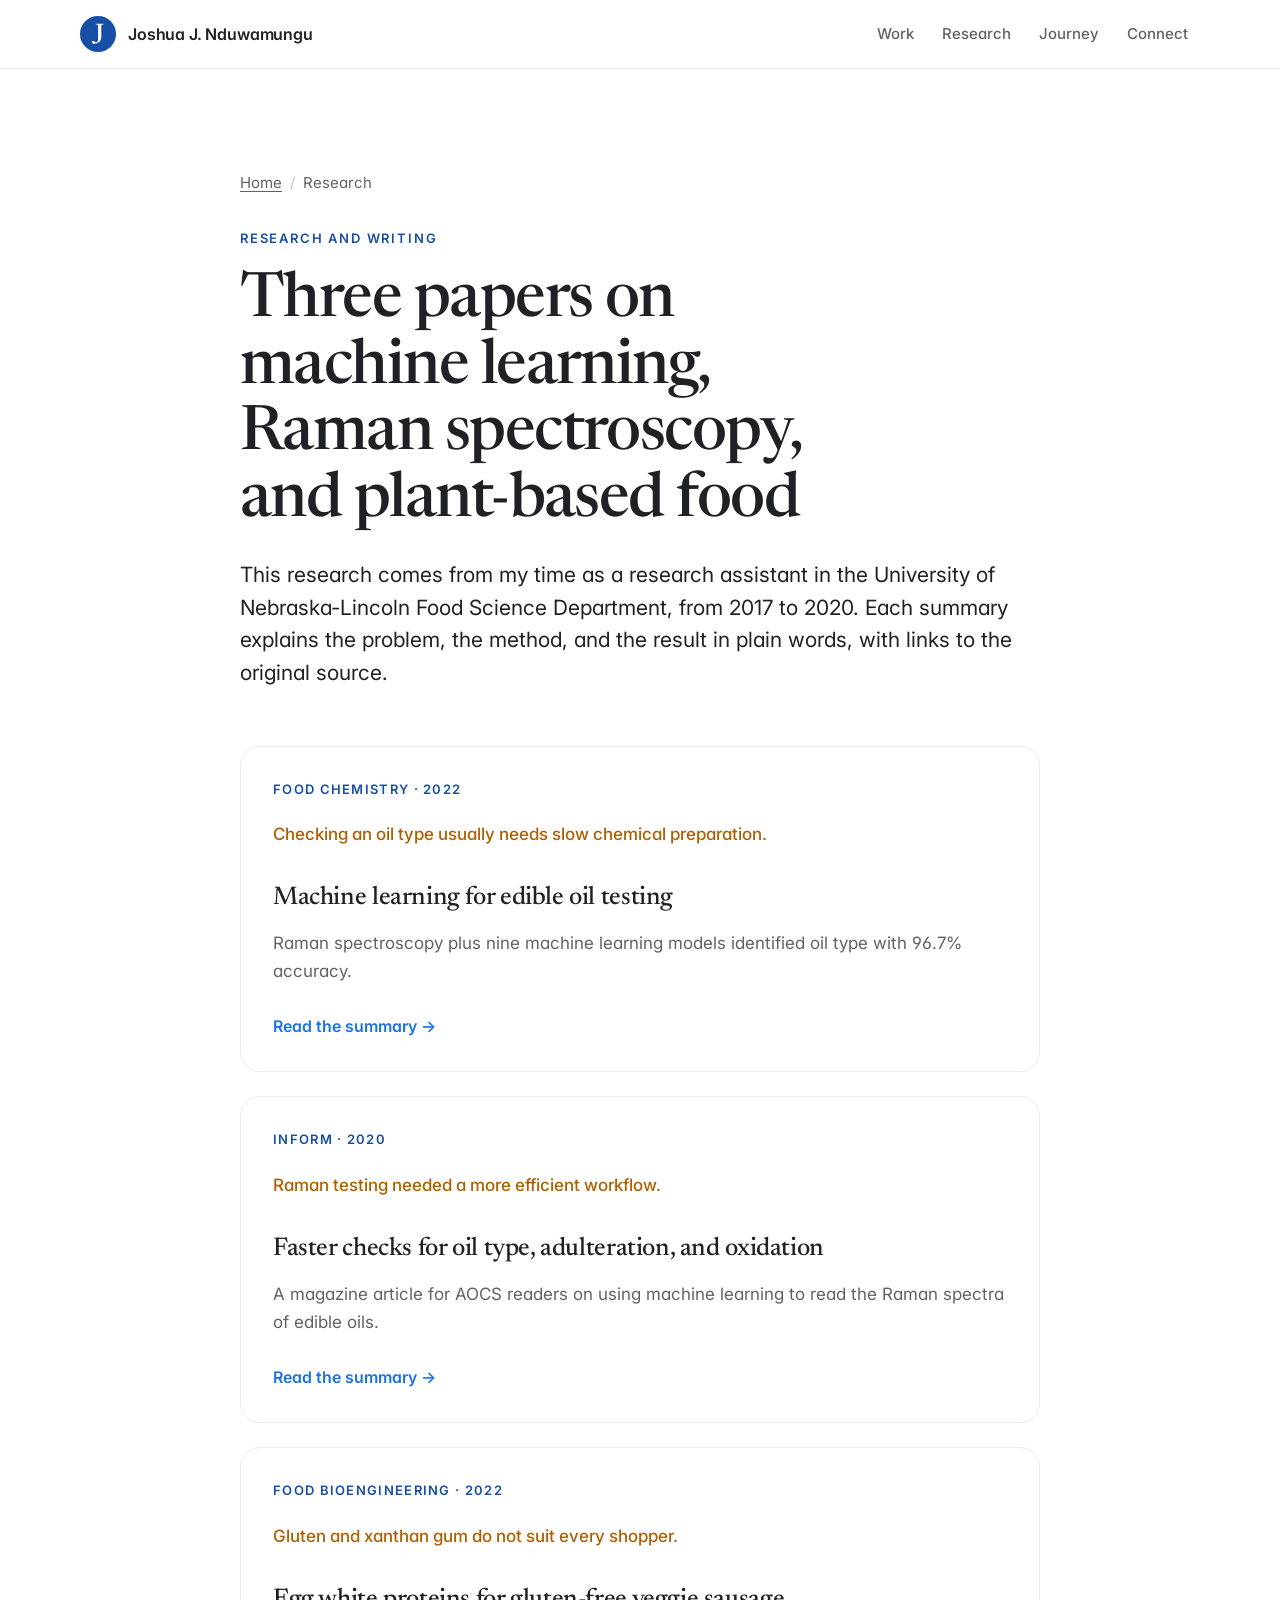
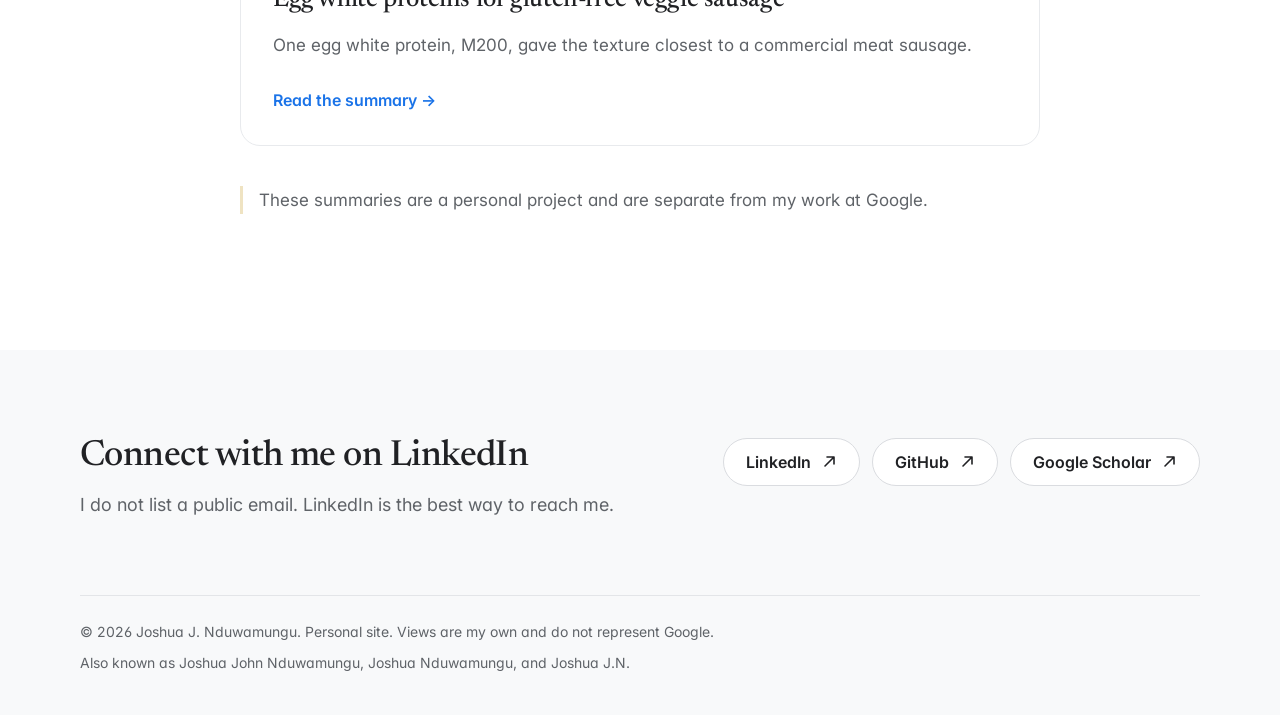
==== research/index.html @ 6629c9ce "Add research index page" ====
<!doctype html>
<html lang="en">
<head>
<meta charset="utf-8">
<meta name="viewport" content="width=device-width, initial-scale=1">
<title>Research | Joshua J. Nduwamungu</title>
<meta name="description" content="Research by Joshua J. Nduwamungu on machine learning, Raman spectroscopy, and plant-based food, published in Food Chemistry, INFORM, and Food Bioengineering.">
<meta name="keywords" content="Joshua J. Nduwamungu, Joshua John Nduwamungu, Joshua Nduwamungu, Joshua J.N.">
<meta name="author" content="Joshua J. Nduwamungu">
<meta name="robots" content="index, follow, max-image-preview:large">
<link rel="canonical" href="https://joshijo77.github.io/research/">
<meta name="theme-color" content="#ffffff">
<link rel="icon" href="/favicon.svg" type="image/svg+xml">
<link rel="icon" href="/favicon-32.png" sizes="32x32" type="image/png">
<link rel="apple-touch-icon" href="/apple-touch-icon.png">
<link rel="manifest" href="/site.webmanifest">
<link rel="preload" href="/assets/fonts/newsreader-var.woff2" as="font" type="font/woff2" crossorigin>
<link rel="preload" href="/assets/fonts/inter-var.woff2" as="font" type="font/woff2" crossorigin>
<link rel="stylesheet" href="/assets/css/site.css?v=2">
<meta property="og:type" content="website">
<meta property="og:site_name" content="Joshua J. Nduwamungu">
<meta property="og:title" content="Research | Joshua J. Nduwamungu">
<meta property="og:description" content="Research by Joshua J. Nduwamungu on machine learning, Raman spectroscopy, and plant-based food, published in Food Chemistry, INFORM, and Food Bioengineering.">
<meta property="og:url" content="https://joshijo77.github.io/research/">
<meta property="og:image" content="https://joshijo77.github.io/assets/og/research.png">
<meta property="og:image:width" content="1200">
<meta property="og:image:height" content="630">
<meta property="og:image:alt" content="Research by Joshua J. Nduwamungu on machine learning, Raman spectroscopy, and plant-based food.">
<meta property="og:locale" content="en_US">
<meta name="twitter:card" content="summary_large_image">
<meta name="twitter:title" content="Research | Joshua J. Nduwamungu">
<meta name="twitter:description" content="Research by Joshua J. Nduwamungu on machine learning, Raman spectroscopy, and plant-based food, published in Food Chemistry, INFORM, and Food Bioengineering.">
<meta name="twitter:image" content="https://joshijo77.github.io/assets/og/research.png">
<meta name="twitter:image:alt" content="Research by Joshua J. Nduwamungu on machine learning, Raman spectroscopy, and plant-based food.">
<script type="application/ld+json">{"@context":"https://schema.org","@graph":[{"@type":"CollectionPage","@id":"https://joshijo77.github.io/research/","url":"https://joshijo77.github.io/research/","name":"Research | Joshua J. Nduwamungu","dateModified":"2026-11-27","author":{"@id":"https://joshijo77.github.io/#person"},"isPartOf":{"@id":"https://joshijo77.github.io/#website"},"hasPart":[{"@id":"https://joshijo77.github.io/research/edible-oil-machine-learning/"},{"@id":"https://joshijo77.github.io/research/raman-spectroscopy-inform/"},{"@id":"https://joshijo77.github.io/research/egg-white-veggie-sausage/"}]},{"@type":"BreadcrumbList","itemListElement":[{"@type":"ListItem","position":1,"name":"Home","item":"https://joshijo77.github.io/"},{"@type":"ListItem","position":2,"name":"Research","item":"https://joshijo77.github.io/research/"}]},{"@type":"Person","@id":"https://joshijo77.github.io/#person","name":"Joshua J. Nduwamungu","url":"https://joshijo77.github.io/","sameAs":["https://github.com/joshijo77","https://www.linkedin.com/in/joshua-j-nduwamungu","https://scholar.google.com/citations?hl=en&user=gFSQpskAAAAJ"]}]}</script>
</head>
<body>
<a class="skip" href="#main">Skip to content</a>
<header class="site-header">
<div class="wrap">
<a class="brand" href="/" aria-label="Joshua J. Nduwamungu, home"><svg class="mark" aria-hidden="true" focusable="false" xmlns="http://www.w3.org/2000/svg" viewBox="0 0 36 36" width="36" height="36"><rect width="36" height="36" rx="18" fill="#174EA6"/><path fill="#fff" d="M21.31 20.83Q21.31 22.44 20.74 23.74Q20.17 25.03 19.18 25.94Q18.2 26.85 16.94 27.33Q15.68 27.81 14.3 27.81Q13.56 27.81 13.02 27.61Q12.47 27.4 12.18 27.02Q11.88 26.64 11.88 26.13Q11.88 25.6 12.22 25.21Q12.55 24.82 13.15 24.82Q13.4 24.82 13.71 25.03Q14.02 25.24 14.38 25.52Q14.75 25.79 15.16 26Q15.57 26.22 16.02 26.22Q16.93 26.22 17.52 25.48Q18.1 24.74 18.1 22.94V9.08L15.77 8.34V7.78H23.56V8.34L21.28 9.08Z"/></svg><span>Joshua J. Nduwamungu</span></a>
<nav aria-label="Main"><ul class="nav">
<li><a href="/#work">Work</a></li>
<li><a href="/#research">Research</a></li>
<li><a href="/#journey">Journey</a></li>
<li><a href="#connect">Connect</a></li>
</ul></nav>
</div>
</header>
<main id="main" class="article">
<div class="wrap narrow">
<nav aria-label="Breadcrumb"><ol class="crumbs"><li><a href="/">Home</a></li><li aria-current="page">Research</li></ol></nav>
<span class="eyebrow">Research and writing</span>
<h1>Three papers on machine learning, Raman spectroscopy, and <span class="nw">plant-based</span> food</h1>
<p class="intro">This research comes from my time as a research assistant in the University of Nebraska-Lincoln Food Science Department, from 2017 to 2020. Each summary explains the problem, the method, and the result in plain words, with links to the original source.</p>
<ul class="cards">
<li><a class="card" href="/research/edible-oil-machine-learning/">
<span class="meta">Food Chemistry · 2022</span>
<span class="problem">Checking an oil type usually needs slow chemical preparation.</span>
<h3>Machine learning for edible oil testing</h3>
<p>Raman spectroscopy plus nine machine learning models identified oil type with 96.7% accuracy.</p>
<span class="go">Read the summary <span aria-hidden="true">→</span></span>
</a></li>
<li><a class="card" href="/research/raman-spectroscopy-inform/">
<span class="meta">INFORM · 2020</span>
<span class="problem">Raman testing needed a more efficient workflow.</span>
<h3>Faster checks for oil type, adulteration, and oxidation</h3>
<p>A magazine article for AOCS readers on using machine learning to read the Raman spectra of edible oils.</p>
<span class="go">Read the summary <span aria-hidden="true">→</span></span>
</a></li>
<li><a class="card" href="/research/egg-white-veggie-sausage/">
<span class="meta">Food Bioengineering · 2022</span>
<span class="problem">Gluten and xanthan gum do not suit every shopper.</span>
<h3>Egg white proteins for <span class="nw">gluten-free</span> veggie sausage</h3>
<p>One egg white protein, M200, gave the texture closest to a commercial meat sausage.</p>
<span class="go">Read the summary <span aria-hidden="true">→</span></span>
</a></li>
</ul>
<p class="note">These summaries are a personal project and are separate from my work at Google.</p>
</div>
</main>
<footer class="site-footer" id="connect">
<div class="wrap">
<div class="footer-grid">
<div>
<h2>Connect with me on LinkedIn</h2>
<p class="muted">I do not list a public email. LinkedIn is the best way to reach me.</p>
</div>
<ul class="connect">
<li><a class="btn btn-secondary" href="https://www.linkedin.com/in/joshua-j-nduwamungu" rel="me noopener">LinkedIn<svg viewBox="0 0 16 16" aria-hidden="true" fill="none" stroke="currentColor" stroke-width="1.6" stroke-linecap="round" stroke-linejoin="round"><path d="M6 3h7v7M13 3 4 12"/></svg></a></li>
<li><a class="btn btn-secondary" href="https://github.com/joshijo77" rel="me noopener">GitHub<svg viewBox="0 0 16 16" aria-hidden="true" fill="none" stroke="currentColor" stroke-width="1.6" stroke-linecap="round" stroke-linejoin="round"><path d="M6 3h7v7M13 3 4 12"/></svg></a></li>
<li><a class="btn btn-secondary" href="https://scholar.google.com/citations?hl=en&user=gFSQpskAAAAJ" rel="me noopener">Google Scholar<svg viewBox="0 0 16 16" aria-hidden="true" fill="none" stroke="currentColor" stroke-width="1.6" stroke-linecap="round" stroke-linejoin="round"><path d="M6 3h7v7M13 3 4 12"/></svg></a></li>
</ul>
</div>
<div class="legal">
<p>&copy; 2026 Joshua J. Nduwamungu. Personal site. Views are my own and do not represent Google.</p>
<p>Also known as Joshua John Nduwamungu, Joshua Nduwamungu, and Joshua J.N.</p>
</div>
</div>
</footer>
</body>
</html>
---- assets/css/site.css ----
@font-face{font-family:"Inter";src:url("../fonts/inter-var.woff2") format("woff2");font-weight:100 900;font-style:normal;font-display:swap}
@font-face{font-family:"Newsreader";src:url("../fonts/newsreader-var.woff2") format("woff2");font-weight:200 800;font-style:normal;font-display:swap}
@font-face{font-family:"Newsreader";src:url("../fonts/newsreader-italic-var.woff2") format("woff2");font-weight:200 800;font-style:italic;font-display:swap}

:root{
  --signature:#1A73E8;--signature-deep:#174EA6;--signature-wash:#E8F0FE;
  --secondary:#188038;--accent:#FBBC04;--accent-deep:#B06000;
  --surface:#F8F9FA;--surface-wash:#F1F3F4;--text:#202124;--stone:#5F6368;
  --hairline:#E8EAED;--warm-hairline:#EFE3C2;--error:#D93025;
  --serif:"Newsreader",Georgia,"Times New Roman",serif;
  --sans:"Inter",system-ui,-apple-system,"Segoe UI",Roboto,Arial,sans-serif;
  --mono:ui-monospace,SFMono-Regular,Menlo,Consolas,monospace;
  --wrap:1120px;--measure:68ch;--radius:20px;
  --space:clamp(80px,11vw,136px);
  color-scheme:light;
}
*,*::before,*::after{box-sizing:border-box}
html{-webkit-text-size-adjust:100%;text-size-adjust:100%;scroll-behavior:smooth;scroll-padding-top:24px}
body{margin:0;background:#fff;color:var(--text);font-family:var(--sans);font-size:1.125rem;line-height:1.65;
  font-feature-settings:"cv11","ss01";-webkit-font-smoothing:antialiased;-moz-osx-font-smoothing:grayscale;text-rendering:optimizeLegibility}
img,svg{display:block;max-width:100%;height:auto}
a{color:var(--signature);text-decoration-thickness:1px;text-underline-offset:.18em}
a:hover{color:var(--signature-deep)}
:focus-visible{outline:3px solid var(--signature);outline-offset:3px;border-radius:6px}
::selection{background:var(--signature-wash);color:var(--text)}
.skip{position:absolute;left:16px;top:-60px;background:var(--text);color:#fff;padding:10px 16px;border-radius:10px;z-index:10;text-decoration:none}
.skip:focus{top:16px;color:#fff}
.wrap{width:min(100% - 48px,var(--wrap));margin-inline:auto}
.prose{max-width:var(--measure)}

/* Header */
.site-header{border-bottom:1px solid var(--hairline);background:rgba(255,255,255,.92);position:sticky;top:0;z-index:5;backdrop-filter:saturate(180%) blur(12px);-webkit-backdrop-filter:saturate(180%) blur(12px)}
.site-header .wrap{display:flex;align-items:center;justify-content:space-between;gap:24px;min-height:68px}
.brand{display:flex;align-items:center;gap:12px;color:var(--text);text-decoration:none;font-weight:600;font-size:1rem;letter-spacing:-.01em}
.brand:hover{color:var(--text)}
.mark{width:36px;height:36px;flex:none}
.nav{display:flex;gap:4px;margin:0;padding:0;list-style:none}
.nav a{display:block;padding:8px 12px;border-radius:999px;color:var(--stone);text-decoration:none;font-size:.9375rem;font-weight:500}
.nav a:hover{color:var(--text);background:var(--surface-wash)}

/* Type */
h1,h2,h3{font-family:var(--serif);font-weight:500;color:var(--text);margin:0;letter-spacing:-.015em;font-optical-sizing:auto}
h1{font-size:clamp(2.75rem,7vw,5rem);line-height:1.02;letter-spacing:-.025em}
h2{font-size:clamp(2rem,4vw,2.875rem);line-height:1.1}
h3{font-size:clamp(1.375rem,2vw,1.625rem);line-height:1.25}
h1,h2,h3{text-wrap:balance}
.nw{white-space:nowrap}
p{margin:0 0 1.1em}
.eyebrow{display:block;font-family:var(--sans);font-size:.8125rem;font-weight:600;letter-spacing:.14em;text-transform:uppercase;color:var(--signature-deep);margin:0 0 18px}
.lede{font-size:clamp(1.25rem,2.1vw,1.5rem);line-height:1.5;color:var(--text);max-width:34ch;letter-spacing:-.01em}
.muted{color:var(--stone)}
.small{font-size:1.0625rem}

/* Hero */
.hero{padding:clamp(64px,10vw,128px) 0 0}
.hero h1{margin-bottom:28px}
.hero .lede{margin-bottom:40px;max-width:38ch}
.actions{display:flex;flex-wrap:wrap;gap:12px;margin:0 0 clamp(56px,8vw,96px)}
.btn{display:inline-flex;align-items:center;gap:10px;min-height:48px;padding:0 22px;border-radius:999px;font-weight:600;font-size:1rem;text-decoration:none;transition:background-color .2s ease,border-color .2s ease,color .2s ease}
.btn-primary{background:var(--signature);color:#fff}
.btn-primary:hover{background:var(--signature-deep);color:#fff}
.btn-secondary{border:1px solid #DADCE0;color:var(--text);background:#fff}
.btn-secondary:hover{border-color:var(--text);color:var(--text)}
.btn svg{width:16px;height:16px}
.horizon{width:100%;color:var(--text)}
.horizon-labels{display:grid;grid-template-columns:repeat(5,1fr);margin:14px 0 0;padding-bottom:28px !important;padding:0;list-style:none;font-size:.75rem;font-weight:600;letter-spacing:.12em;text-transform:uppercase;color:var(--stone);text-align:center}

/* Sections */
.section{padding:var(--space) 0;border-top:1px solid var(--hairline)}
.section-head{display:grid;gap:0;margin-bottom:clamp(40px,6vw,64px);max-width:46rem}
.section-head p{margin:20px 0 0;color:var(--stone);font-size:1.1875rem}

/* Highlights */
.stats{display:grid;grid-template-columns:repeat(4,minmax(0,1fr));gap:24px;margin:0;padding:0;list-style:none}
.stat{padding-top:24px;border-top:2px solid var(--text)}
.stat .num{display:block;font-family:var(--serif);font-size:clamp(2rem,3vw,2.5rem);line-height:1;letter-spacing:-.02em;margin-bottom:16px;font-variant-numeric:lining-nums}
.stat p{margin:0;color:var(--stone);font-size:1.0625rem;line-height:1.55}
.work-more{display:grid;grid-template-columns:repeat(3,minmax(0,1fr));gap:24px;margin:clamp(48px,6vw,72px) 0 0;padding:0;list-style:none}
.work-more li{background:var(--surface);border-radius:16px;padding:24px 24px 26px;font-size:1.0625rem;line-height:1.6;position:relative}
.work-more li::before{content:"";display:block;width:28px;height:4px;border-radius:2px;background:var(--accent);margin-bottom:18px}
.recognition{margin:40px 0 0;display:flex;align-items:baseline;gap:14px;color:var(--text);font-size:1.0625rem}
.recognition::before{content:"";width:10px;height:10px;border-radius:50%;background:var(--secondary);flex:none;transform:translateY(-1px)}

/* Cards */
.cards{display:grid;grid-template-columns:repeat(3,minmax(0,1fr));gap:24px;margin:0;padding:0;list-style:none}
.card{display:flex;flex-direction:column;height:100%;padding:32px;border:1px solid var(--hairline);border-radius:var(--radius);background:#fff;text-decoration:none;color:var(--text);transition:border-color .25s ease,transform .25s ease,box-shadow .25s ease}
.card:hover{border-color:var(--signature);color:var(--text);transform:translateY(-3px);box-shadow:0 18px 40px -24px rgba(23,78,166,.35)}
.card .meta{font-size:.8125rem;font-weight:600;letter-spacing:.1em;text-transform:uppercase;color:var(--signature-deep);margin-bottom:22px}
.card .problem{font-size:1.0625rem;line-height:1.5;color:var(--accent-deep);font-weight:500;margin-bottom:10px;min-height:3em}
.card h3{margin-bottom:14px}
.card p{color:var(--stone);font-size:1.0625rem;margin-bottom:28px}
.card .go{margin-top:auto;font-weight:600;font-size:1rem;color:var(--signature)}
.card:hover .go{color:var(--signature-deep)}

/* Publications */
.pubs{margin:0;padding:0;list-style:none;counter-reset:pub;max-width:56rem}
.pubs li{counter-increment:pub;display:grid;grid-template-columns:56px 1fr;gap:8px 16px;padding:28px 0;border-top:1px solid var(--hairline)}
.pubs li:last-child{border-bottom:1px solid var(--hairline)}
.pubs li::before{content:counter(pub,decimal-leading-zero);font-family:var(--serif);font-size:1.5rem;color:var(--accent-deep);line-height:1.3}
.pubs .t{font-family:var(--serif);font-style:italic;font-size:1.3125rem;line-height:1.35;display:block;margin-bottom:8px;color:var(--text)}
.pubs .a{font-size:1.0625rem;color:var(--stone);margin:0 0 6px}
.pubs .v{font-size:1.0625rem;margin:0}
.pubs .v a,.cite a,.sources a{overflow-wrap:anywhere}
.me{color:var(--text);font-weight:600}

/* Journey */
.journey-art{margin:0 0 clamp(48px,6vw,72px);border-radius:22px;overflow:hidden}
.journey-art img{width:100%}
.timeline{margin:0;padding:0;list-style:none;display:grid;grid-template-columns:repeat(5,minmax(0,1fr));gap:24px}
.timeline li{position:relative;padding-top:28px}
.timeline li::before{content:"";position:absolute;top:0;left:0;right:-24px;height:1px;background:var(--hairline)}
.timeline li:last-child::before{right:0}
.timeline li::after{content:"";position:absolute;top:-6px;left:0;width:13px;height:13px;border-radius:50%;background:#fff;border:3px solid var(--dot,var(--signature))}
.timeline .step{display:block;font-size:.8125rem;font-weight:600;letter-spacing:.1em;text-transform:uppercase;color:var(--stone);margin-bottom:6px}
.timeline h3{font-size:1.5rem;margin-bottom:4px}
.timeline .where{font-size:.9375rem;color:var(--stone);margin-bottom:12px}
.timeline p{font-size:1.0625rem;margin:0}

/* Career and education */
.career{margin:0;padding:0;list-style:none;max-width:56rem}
.career li{display:grid;grid-template-columns:160px 1fr;gap:4px 32px;padding:22px 0;border-top:1px solid var(--hairline)}
.career li:last-child{border-bottom:1px solid var(--hairline)}
.career .when{font-size:.9375rem;color:var(--stone);font-variant-numeric:tabular-nums;padding-top:3px}
.career .role{font-weight:600;margin:0}
.career .org{margin:0;color:var(--text)}
.career .cnote{margin:6px 0 0;color:var(--stone);font-size:1.0625rem}
.edu{display:grid;grid-template-columns:repeat(2,minmax(0,1fr));gap:24px;margin:0 0 32px;padding:0;list-style:none}
.edu li{background:var(--surface);border-radius:var(--radius);padding:32px}
.edu .date{font-size:.8125rem;font-weight:600;letter-spacing:.1em;text-transform:uppercase;color:var(--secondary);margin-bottom:16px;display:block}
.edu h3{margin-bottom:6px}
.edu .where{color:var(--stone);font-size:.9375rem;margin-bottom:16px}
.edu .deg{font-weight:500;margin-bottom:10px}
.edu p:last-child{margin:0;color:var(--stone);font-size:1.0625rem}
.sub-head{font-family:var(--serif);font-size:1.75rem;margin:clamp(56px,7vw,80px) 0 24px}

/* Article pages */
.narrow{width:min(100% - 48px,800px)}
.article .cards{grid-template-columns:1fr}
.crumbs{font-size:.9375rem;color:var(--stone);margin:0 0 32px;padding:0;list-style:none;display:flex;flex-wrap:wrap;gap:8px}
.crumbs li+li::before{content:"/";margin-right:8px;color:#BDC1C6}
.crumbs a{color:var(--stone)}
.article{padding:clamp(56px,8vw,104px) 0 var(--space)}
.article h1{font-size:clamp(2.375rem,5.4vw,3.875rem);line-height:1.08;margin-bottom:24px;max-width:22ch}
.article .byline{display:flex;flex-wrap:wrap;gap:6px 20px;font-size:.9375rem;color:var(--stone);margin:0 0 40px;padding:0;list-style:none}
.article .intro{font-size:1.3125rem;line-height:1.55;max-width:var(--measure);margin-bottom:56px}
.article h2{font-size:clamp(1.625rem,3vw,2.125rem);margin:56px 0 18px}
.article ul.facts{padding:0;margin:0 0 1.1em;list-style:none}
.article ul.facts li{position:relative;padding-left:28px;margin-bottom:12px}
.article ul.facts li::before{content:"";position:absolute;left:0;top:.62em;width:12px;height:2px;background:var(--accent)}
.status{display:flex;gap:14px;align-items:flex-start;background:var(--surface);border-radius:16px;padding:20px 24px;margin:0 0 1.1em;max-width:var(--measure)}
.status .pill{flex:none;font-size:.75rem;font-weight:700;letter-spacing:.1em;text-transform:uppercase;color:#fff;background:var(--secondary);border-radius:999px;padding:4px 10px;margin-top:3px}
.status p{margin:0;font-size:1.0625rem}
.faq{max-width:var(--measure);border-top:1px solid var(--hairline)}
.faq details{border-bottom:1px solid var(--hairline)}
.faq summary{cursor:pointer;list-style:none;padding:20px 40px 20px 0;font-weight:600;position:relative}
.faq summary::-webkit-details-marker{display:none}
.faq summary::after{content:"";position:absolute;right:6px;top:50%;width:10px;height:10px;border-right:2px solid var(--stone);border-bottom:2px solid var(--stone);transform:translateY(-70%) rotate(45deg);transition:transform .2s ease}
.faq details[open] summary::after{transform:translateY(-30%) rotate(225deg)}
.faq details p{margin:0 0 20px;color:var(--stone)}
.cite{font-size:1.0625rem;background:var(--surface);border-radius:16px;padding:24px;max-width:var(--measure);margin:0 0 32px}
.cite p{margin:0}
.sources{font-size:1.0625rem;color:var(--stone);max-width:var(--measure)}
.sources ul{padding-left:20px;margin:8px 0 0}
.note{font-size:1.0625rem;color:var(--stone);border-left:3px solid var(--warm-hairline);padding-left:16px;max-width:var(--measure);margin:40px 0 0}

/* Footer */
.site-footer{background:var(--surface);padding:clamp(56px,8vw,88px) 0 40px;margin-top:0}
.footer-grid{display:grid;grid-template-columns:minmax(0,1fr) auto;gap:40px;align-items:start}
.connect li{flex:none}
.site-footer h2{font-size:clamp(1.75rem,3vw,2.25rem);margin-bottom:12px}
.connect{display:flex;flex-wrap:wrap;gap:12px;margin:0;padding:0;list-style:none;justify-content:flex-end}
.legal{margin-top:56px;padding-top:24px;border-top:1px solid #E3E5E8;display:flex;flex-wrap:wrap;justify-content:space-between;gap:8px 24px;font-size:.875rem;color:var(--stone)}
.legal p{margin:0}

/* 404 */
.lost{padding:clamp(96px,14vw,176px) 0;min-height:60vh}

@media (max-width:960px){
  .stats{grid-template-columns:repeat(2,minmax(0,1fr));gap:40px 24px}
  .cards,.work-more{grid-template-columns:1fr}
  .timeline{grid-template-columns:1fr;gap:0}
  .timeline li{padding:0 0 32px 36px}
  .timeline li::before{top:8px;bottom:0;left:6px;right:auto;width:1px;height:auto}
  .timeline li:last-child::before{display:none}
  .timeline li::after{top:2px}
  .footer-grid{grid-template-columns:1fr}
  .connect{justify-content:flex-start}
}
@media (max-width:720px){
  body{font-size:1.0625rem}
  .site-header .wrap{flex-wrap:wrap;gap:0;padding:12px 0 8px;min-height:0}
  .nav{width:100%;margin:6px 0 0 -12px;overflow-x:auto}
  .nav a{padding:8px 12px;font-size:.9375rem}
  .edu{grid-template-columns:1fr}
  .career li{grid-template-columns:1fr}
  .horizon-labels{display:none}
  .card,.edu li{padding:26px}
}
@media (max-width:420px){
  .stats{grid-template-columns:1fr}
  .wrap{width:min(100% - 40px,var(--wrap))}
  .btn{width:100%;justify-content:center}
}
@media (prefers-reduced-motion:reduce){
  html{scroll-behavior:auto}
  *,*::before,*::after{transition:none!important;animation:none!important}
  .card:hover{transform:none}
}
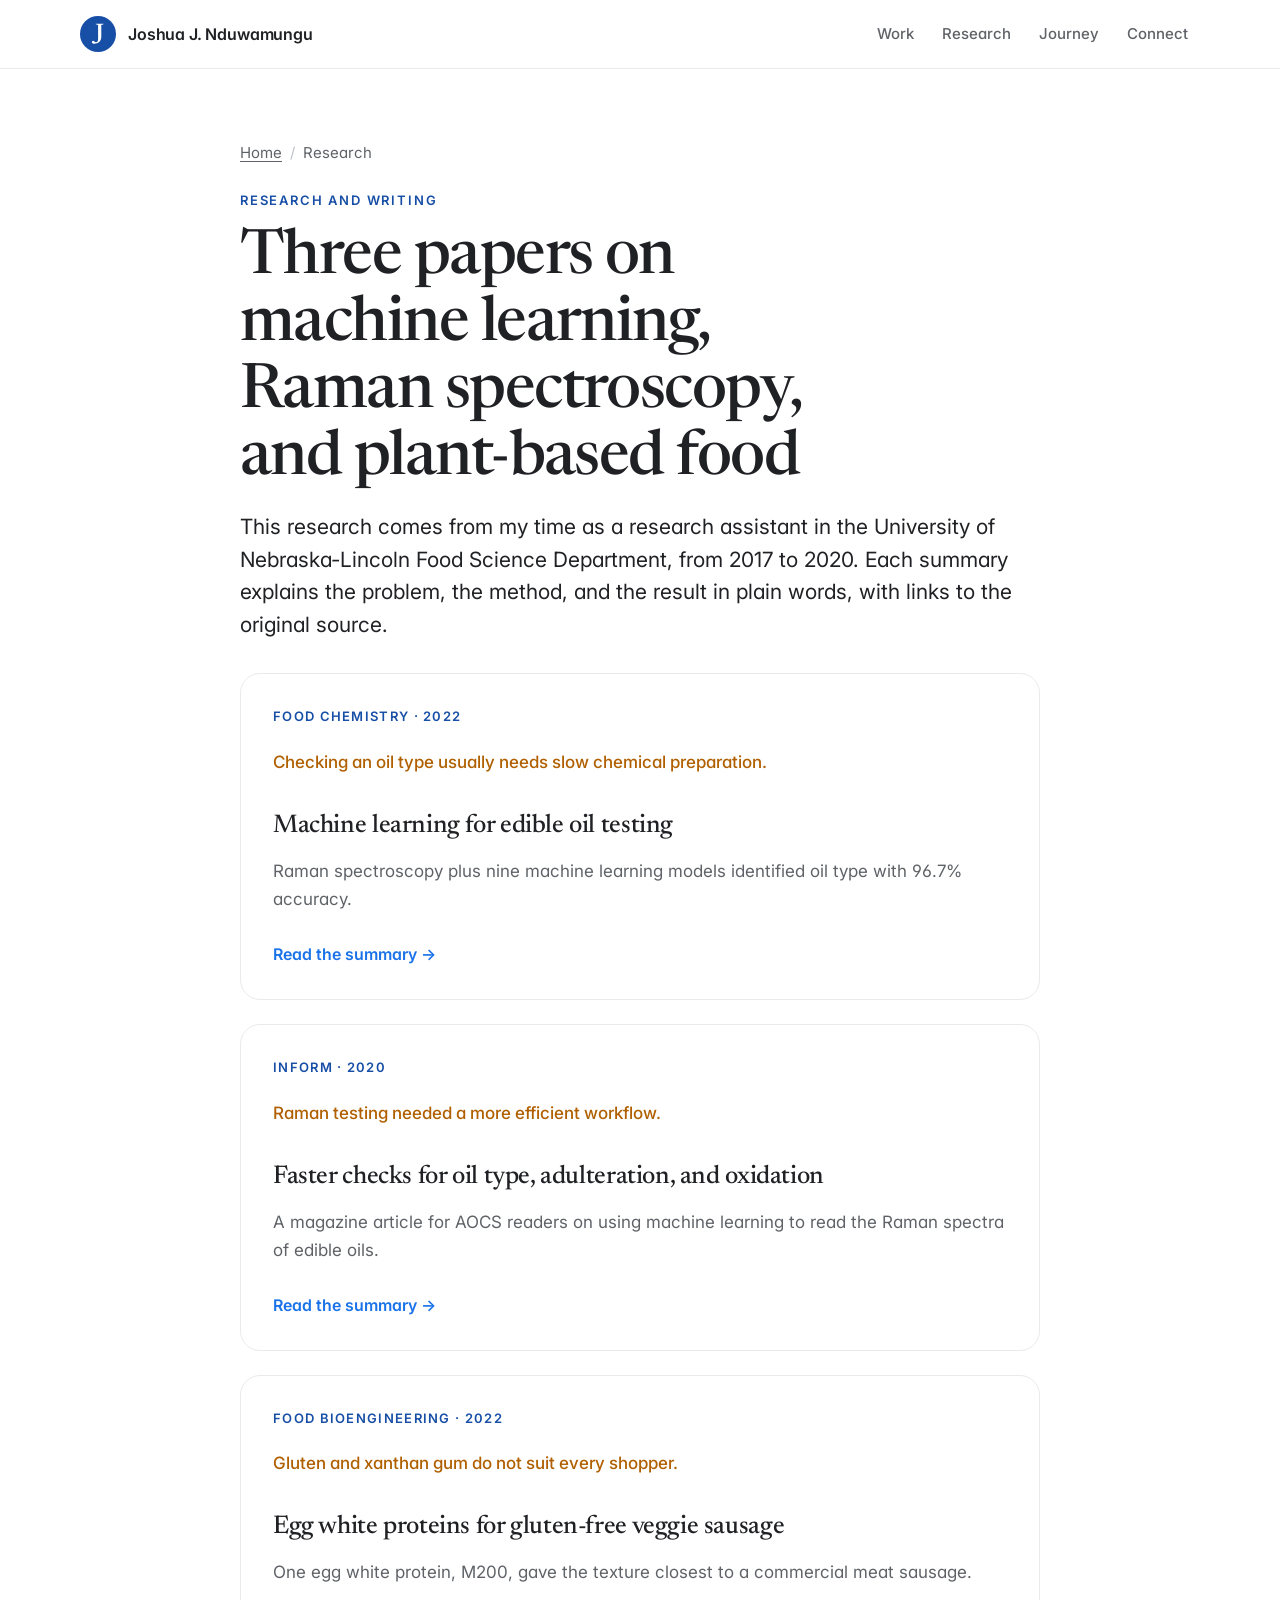
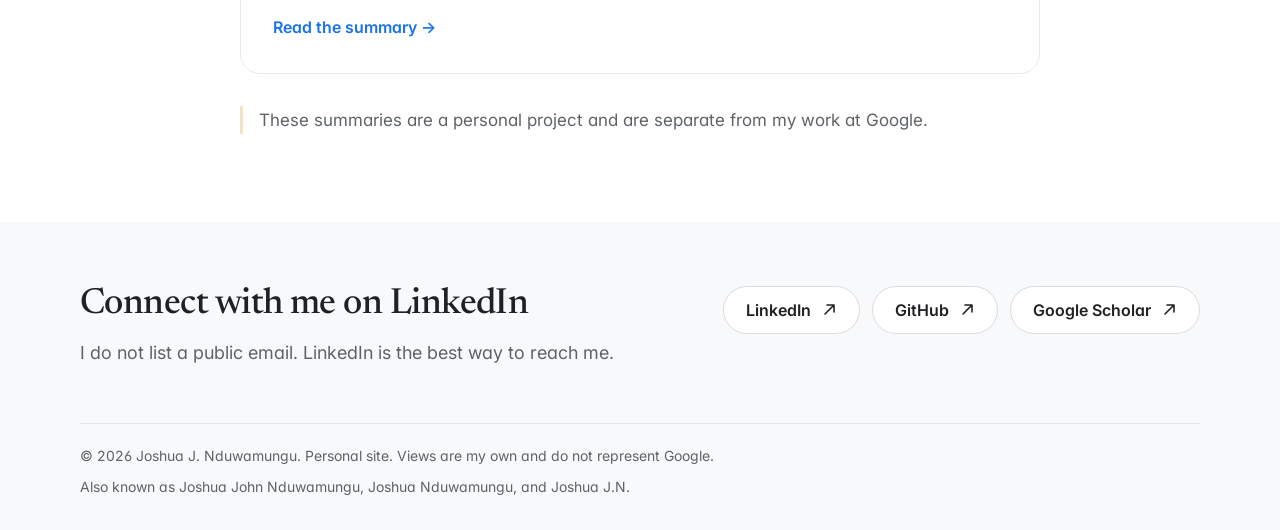
==== commit d231000a: "Load updated stylesheet on research index" ====
--- a/research/index.html
+++ b/research/index.html
@@ -16,7 +16,7 @@
 <link rel="manifest" href="/site.webmanifest">
 <link rel="preload" href="/assets/fonts/newsreader-var.woff2" as="font" type="font/woff2" crossorigin>
 <link rel="preload" href="/assets/fonts/inter-var.woff2" as="font" type="font/woff2" crossorigin>
-<link rel="stylesheet" href="/assets/css/site.css?v=2">
+<link rel="stylesheet" href="/assets/css/site.css?v=3">
 <meta property="og:type" content="website">
 <meta property="og:site_name" content="Joshua J. Nduwamungu">
 <meta property="og:title" content="Research | Joshua J. Nduwamungu">
@@ -32,7 +32,7 @@
 <meta name="twitter:description" content="Research by Joshua J. Nduwamungu on machine learning, Raman spectroscopy, and plant-based food, published in Food Chemistry, INFORM, and Food Bioengineering.">
 <meta name="twitter:image" content="https://joshijo77.github.io/assets/og/research.png">
 <meta name="twitter:image:alt" content="Research by Joshua J. Nduwamungu on machine learning, Raman spectroscopy, and plant-based food.">
-<script type="application/ld+json">{"@context":"https://schema.org","@graph":[{"@type":"CollectionPage","@id":"https://joshijo77.github.io/research/","url":"https://joshijo77.github.io/research/","name":"Research | Joshua J. Nduwamungu","dateModified":"2026-11-27","author":{"@id":"https://joshijo77.github.io/#person"},"isPartOf":{"@id":"https://joshijo77.github.io/#website"},"hasPart":[{"@id":"https://joshijo77.github.io/research/edible-oil-machine-learning/"},{"@id":"https://joshijo77.github.io/research/raman-spectroscopy-inform/"},{"@id":"https://joshijo77.github.io/research/egg-white-veggie-sausage/"}]},{"@type":"BreadcrumbList","itemListElement":[{"@type":"ListItem","position":1,"name":"Home","item":"https://joshijo77.github.io/"},{"@type":"ListItem","position":2,"name":"Research","item":"https://joshijo77.github.io/research/"}]},{"@type":"Person","@id":"https://joshijo77.github.io/#person","name":"Joshua J. Nduwamungu","url":"https://joshijo77.github.io/","sameAs":["https://github.com/joshijo77","https://www.linkedin.com/in/joshua-j-nduwamungu","https://scholar.google.com/citations?hl=en&user=gFSQpskAAAAJ"]}]}</script>
+<script type="application/ld+json">{"@context":"https://schema.org","@graph":[{"@type":"CollectionPage","@id":"https://joshijo77.github.io/research/","url":"https://joshijo77.github.io/research/","name":"Research | Joshua J. Nduwamungu","dateModified":"2026-11-27T00:00:00-08:00","author":{"@id":"https://joshijo77.github.io/#person"},"isPartOf":{"@id":"https://joshijo77.github.io/#website"},"hasPart":[{"@id":"https://joshijo77.github.io/research/edible-oil-machine-learning/"},{"@id":"https://joshijo77.github.io/research/raman-spectroscopy-inform/"},{"@id":"https://joshijo77.github.io/research/egg-white-veggie-sausage/"}]},{"@type":"BreadcrumbList","itemListElement":[{"@type":"ListItem","position":1,"name":"Home","item":"https://joshijo77.github.io/"},{"@type":"ListItem","position":2,"name":"Research","item":"https://joshijo77.github.io/research/"}]},{"@type":"Person","@id":"https://joshijo77.github.io/#person","name":"Joshua J. Nduwamungu","url":"https://joshijo77.github.io/","sameAs":["https://github.com/joshijo77","https://www.linkedin.com/in/joshua-j-nduwamungu","https://scholar.google.com/citations?hl=en&user=gFSQpskAAAAJ"]}]}</script>
 </head>
 <body>
 <a class="skip" href="#main">Skip to content</a>
--- a/assets/css/site.css
+++ b/assets/css/site.css
@@ -11,7 +11,7 @@
   --sans:"Inter",system-ui,-apple-system,"Segoe UI",Roboto,Arial,sans-serif;
   --mono:ui-monospace,SFMono-Regular,Menlo,Consolas,monospace;
   --wrap:1120px;--measure:68ch;--radius:20px;
-  --space:clamp(80px,11vw,136px);
+  --space:clamp(56px,7vw,88px);
   color-scheme:light;
 }
 *,*::before,*::after{box-sizing:border-box}
@@ -46,16 +46,16 @@
 h1,h2,h3{text-wrap:balance}
 .nw{white-space:nowrap}
 p{margin:0 0 1.1em}
-.eyebrow{display:block;font-family:var(--sans);font-size:.8125rem;font-weight:600;letter-spacing:.14em;text-transform:uppercase;color:var(--signature-deep);margin:0 0 18px}
+.eyebrow{display:block;font-family:var(--sans);font-size:.8125rem;font-weight:600;letter-spacing:.14em;text-transform:uppercase;color:var(--signature-deep);margin:0 0 14px}
 .lede{font-size:clamp(1.25rem,2.1vw,1.5rem);line-height:1.5;color:var(--text);max-width:34ch;letter-spacing:-.01em}
 .muted{color:var(--stone)}
 .small{font-size:1.0625rem}
 
 /* Hero */
-.hero{padding:clamp(64px,10vw,128px) 0 0}
-.hero h1{margin-bottom:28px}
-.hero .lede{margin-bottom:40px;max-width:38ch}
-.actions{display:flex;flex-wrap:wrap;gap:12px;margin:0 0 clamp(56px,8vw,96px)}
+.hero{padding:clamp(48px,7vw,88px) 0 0}
+.hero h1{margin-bottom:22px}
+.hero .lede{margin-bottom:32px;max-width:38ch}
+.actions{display:flex;flex-wrap:wrap;gap:12px;margin:0 0 clamp(36px,5vw,60px)}
 .btn{display:inline-flex;align-items:center;gap:10px;min-height:48px;padding:0 22px;border-radius:999px;font-weight:600;font-size:1rem;text-decoration:none;transition:background-color .2s ease,border-color .2s ease,color .2s ease}
 .btn-primary{background:var(--signature);color:#fff}
 .btn-primary:hover{background:var(--signature-deep);color:#fff}
@@ -63,19 +63,19 @@
 .btn-secondary:hover{border-color:var(--text);color:var(--text)}
 .btn svg{width:16px;height:16px}
 .horizon{width:100%;color:var(--text)}
-.horizon-labels{display:grid;grid-template-columns:repeat(5,1fr);margin:14px 0 0;padding-bottom:28px !important;padding:0;list-style:none;font-size:.75rem;font-weight:600;letter-spacing:.12em;text-transform:uppercase;color:var(--stone);text-align:center}
+.horizon-labels{display:grid;grid-template-columns:repeat(5,1fr);margin:14px 0 0;padding-bottom:16px !important;padding:0;list-style:none;font-size:.75rem;font-weight:600;letter-spacing:.12em;text-transform:uppercase;color:var(--stone);text-align:center}
 
 /* Sections */
 .section{padding:var(--space) 0;border-top:1px solid var(--hairline)}
-.section-head{display:grid;gap:0;margin-bottom:clamp(40px,6vw,64px);max-width:46rem}
-.section-head p{margin:20px 0 0;color:var(--stone);font-size:1.1875rem}
+.section-head{display:grid;gap:0;margin-bottom:clamp(28px,4vw,44px);max-width:46rem}
+.section-head p{margin:16px 0 0;color:var(--stone);font-size:1.1875rem}
 
 /* Highlights */
 .stats{display:grid;grid-template-columns:repeat(4,minmax(0,1fr));gap:24px;margin:0;padding:0;list-style:none}
 .stat{padding-top:24px;border-top:2px solid var(--text)}
 .stat .num{display:block;font-family:var(--serif);font-size:clamp(2rem,3vw,2.5rem);line-height:1;letter-spacing:-.02em;margin-bottom:16px;font-variant-numeric:lining-nums}
 .stat p{margin:0;color:var(--stone);font-size:1.0625rem;line-height:1.55}
-.work-more{display:grid;grid-template-columns:repeat(3,minmax(0,1fr));gap:24px;margin:clamp(48px,6vw,72px) 0 0;padding:0;list-style:none}
+.work-more{display:grid;grid-template-columns:repeat(3,minmax(0,1fr));gap:24px;margin:clamp(32px,4vw,48px) 0 0;padding:0;list-style:none}
 .work-more li{background:var(--surface);border-radius:16px;padding:24px 24px 26px;font-size:1.0625rem;line-height:1.6;position:relative}
 .work-more li::before{content:"";display:block;width:28px;height:4px;border-radius:2px;background:var(--accent);margin-bottom:18px}
 .recognition{margin:40px 0 0;display:flex;align-items:baseline;gap:14px;color:var(--text);font-size:1.0625rem}
@@ -94,7 +94,7 @@
 
 /* Publications */
 .pubs{margin:0;padding:0;list-style:none;counter-reset:pub;max-width:56rem}
-.pubs li{counter-increment:pub;display:grid;grid-template-columns:56px 1fr;gap:8px 16px;padding:28px 0;border-top:1px solid var(--hairline)}
+.pubs li{counter-increment:pub;display:grid;grid-template-columns:56px 1fr;gap:8px 16px;padding:22px 0;border-top:1px solid var(--hairline)}
 .pubs li:last-child{border-bottom:1px solid var(--hairline)}
 .pubs li::before{content:counter(pub,decimal-leading-zero);font-family:var(--serif);font-size:1.5rem;color:var(--accent-deep);line-height:1.3}
 .pubs .t{font-family:var(--serif);font-style:italic;font-size:1.3125rem;line-height:1.35;display:block;margin-bottom:8px;color:var(--text)}
@@ -104,7 +104,7 @@
 .me{color:var(--text);font-weight:600}
 
 /* Journey */
-.journey-art{margin:0 0 clamp(48px,6vw,72px);border-radius:22px;overflow:hidden}
+.journey-art{margin:0 0 clamp(32px,4vw,48px);border-radius:22px;overflow:hidden}
 .journey-art img{width:100%}
 .timeline{margin:0;padding:0;list-style:none;display:grid;grid-template-columns:repeat(5,minmax(0,1fr));gap:24px}
 .timeline li{position:relative;padding-top:28px}
@@ -118,32 +118,32 @@
 
 /* Career and education */
 .career{margin:0;padding:0;list-style:none;max-width:56rem}
-.career li{display:grid;grid-template-columns:160px 1fr;gap:4px 32px;padding:22px 0;border-top:1px solid var(--hairline)}
+.career li{display:grid;grid-template-columns:160px 1fr;gap:4px 32px;padding:18px 0;border-top:1px solid var(--hairline)}
 .career li:last-child{border-bottom:1px solid var(--hairline)}
 .career .when{font-size:.9375rem;color:var(--stone);font-variant-numeric:tabular-nums;padding-top:3px}
 .career .role{font-weight:600;margin:0}
 .career .org{margin:0;color:var(--text)}
 .career .cnote{margin:6px 0 0;color:var(--stone);font-size:1.0625rem}
-.edu{display:grid;grid-template-columns:repeat(2,minmax(0,1fr));gap:24px;margin:0 0 32px;padding:0;list-style:none}
+.edu{display:grid;grid-template-columns:repeat(2,minmax(0,1fr));gap:24px;margin:0 0 24px;padding:0;list-style:none}
 .edu li{background:var(--surface);border-radius:var(--radius);padding:32px}
 .edu .date{font-size:.8125rem;font-weight:600;letter-spacing:.1em;text-transform:uppercase;color:var(--secondary);margin-bottom:16px;display:block}
 .edu h3{margin-bottom:6px}
 .edu .where{color:var(--stone);font-size:.9375rem;margin-bottom:16px}
 .edu .deg{font-weight:500;margin-bottom:10px}
 .edu p:last-child{margin:0;color:var(--stone);font-size:1.0625rem}
-.sub-head{font-family:var(--serif);font-size:1.75rem;margin:clamp(56px,7vw,80px) 0 24px}
+.sub-head{font-family:var(--serif);font-size:1.75rem;margin:clamp(40px,5vw,56px) 0 16px}
 
 /* Article pages */
 .narrow{width:min(100% - 48px,800px)}
 .article .cards{grid-template-columns:1fr}
-.crumbs{font-size:.9375rem;color:var(--stone);margin:0 0 32px;padding:0;list-style:none;display:flex;flex-wrap:wrap;gap:8px}
+.crumbs{font-size:.9375rem;color:var(--stone);margin:0 0 24px;padding:0;list-style:none;display:flex;flex-wrap:wrap;gap:8px}
 .crumbs li+li::before{content:"/";margin-right:8px;color:#BDC1C6}
 .crumbs a{color:var(--stone)}
-.article{padding:clamp(56px,8vw,104px) 0 var(--space)}
-.article h1{font-size:clamp(2.375rem,5.4vw,3.875rem);line-height:1.08;margin-bottom:24px;max-width:22ch}
-.article .byline{display:flex;flex-wrap:wrap;gap:6px 20px;font-size:.9375rem;color:var(--stone);margin:0 0 40px;padding:0;list-style:none}
-.article .intro{font-size:1.3125rem;line-height:1.55;max-width:var(--measure);margin-bottom:56px}
-.article h2{font-size:clamp(1.625rem,3vw,2.125rem);margin:56px 0 18px}
+.article{padding:clamp(40px,6vw,72px) 0 var(--space)}
+.article h1{font-size:clamp(2.375rem,5.4vw,3.875rem);line-height:1.08;margin-bottom:18px;max-width:22ch}
+.article .byline{display:flex;flex-wrap:wrap;gap:6px 20px;font-size:.9375rem;color:var(--stone);margin:0 0 28px;padding:0;list-style:none}
+.article .intro{font-size:1.3125rem;line-height:1.55;max-width:var(--measure);margin-bottom:32px}
+.article h2{font-size:clamp(1.625rem,3vw,2.125rem);margin:40px 0 14px}
 .article ul.facts{padding:0;margin:0 0 1.1em;list-style:none}
 .article ul.facts li{position:relative;padding-left:28px;margin-bottom:12px}
 .article ul.facts li::before{content:"";position:absolute;left:0;top:.62em;width:12px;height:2px;background:var(--accent)}
@@ -161,25 +161,25 @@
 .cite p{margin:0}
 .sources{font-size:1.0625rem;color:var(--stone);max-width:var(--measure)}
 .sources ul{padding-left:20px;margin:8px 0 0}
-.note{font-size:1.0625rem;color:var(--stone);border-left:3px solid var(--warm-hairline);padding-left:16px;max-width:var(--measure);margin:40px 0 0}
+.note{font-size:1.0625rem;color:var(--stone);border-left:3px solid var(--warm-hairline);padding-left:16px;max-width:var(--measure);margin:32px 0 0}
 
 /* Footer */
-.site-footer{background:var(--surface);padding:clamp(56px,8vw,88px) 0 40px;margin-top:0}
+.site-footer{background:var(--surface);padding:clamp(40px,6vw,64px) 0 32px;margin-top:0}
 .footer-grid{display:grid;grid-template-columns:minmax(0,1fr) auto;gap:40px;align-items:start}
 .connect li{flex:none}
 .site-footer h2{font-size:clamp(1.75rem,3vw,2.25rem);margin-bottom:12px}
 .connect{display:flex;flex-wrap:wrap;gap:12px;margin:0;padding:0;list-style:none;justify-content:flex-end}
-.legal{margin-top:56px;padding-top:24px;border-top:1px solid #E3E5E8;display:flex;flex-wrap:wrap;justify-content:space-between;gap:8px 24px;font-size:.875rem;color:var(--stone)}
+.legal{margin-top:36px;padding-top:20px;border-top:1px solid #E3E5E8;display:flex;flex-wrap:wrap;justify-content:space-between;gap:8px 24px;font-size:.875rem;color:var(--stone)}
 .legal p{margin:0}
 
 /* 404 */
-.lost{padding:clamp(96px,14vw,176px) 0;min-height:60vh}
+.lost{padding:clamp(64px,10vw,120px) 0;min-height:50vh}
 
 @media (max-width:960px){
-  .stats{grid-template-columns:repeat(2,minmax(0,1fr));gap:40px 24px}
+  .stats{grid-template-columns:repeat(2,minmax(0,1fr));gap:32px 24px}
   .cards,.work-more{grid-template-columns:1fr}
   .timeline{grid-template-columns:1fr;gap:0}
-  .timeline li{padding:0 0 32px 36px}
+  .timeline li{padding:0 0 24px 36px}
   .timeline li::before{top:8px;bottom:0;left:6px;right:auto;width:1px;height:auto}
   .timeline li:last-child::before{display:none}
   .timeline li::after{top:2px}
